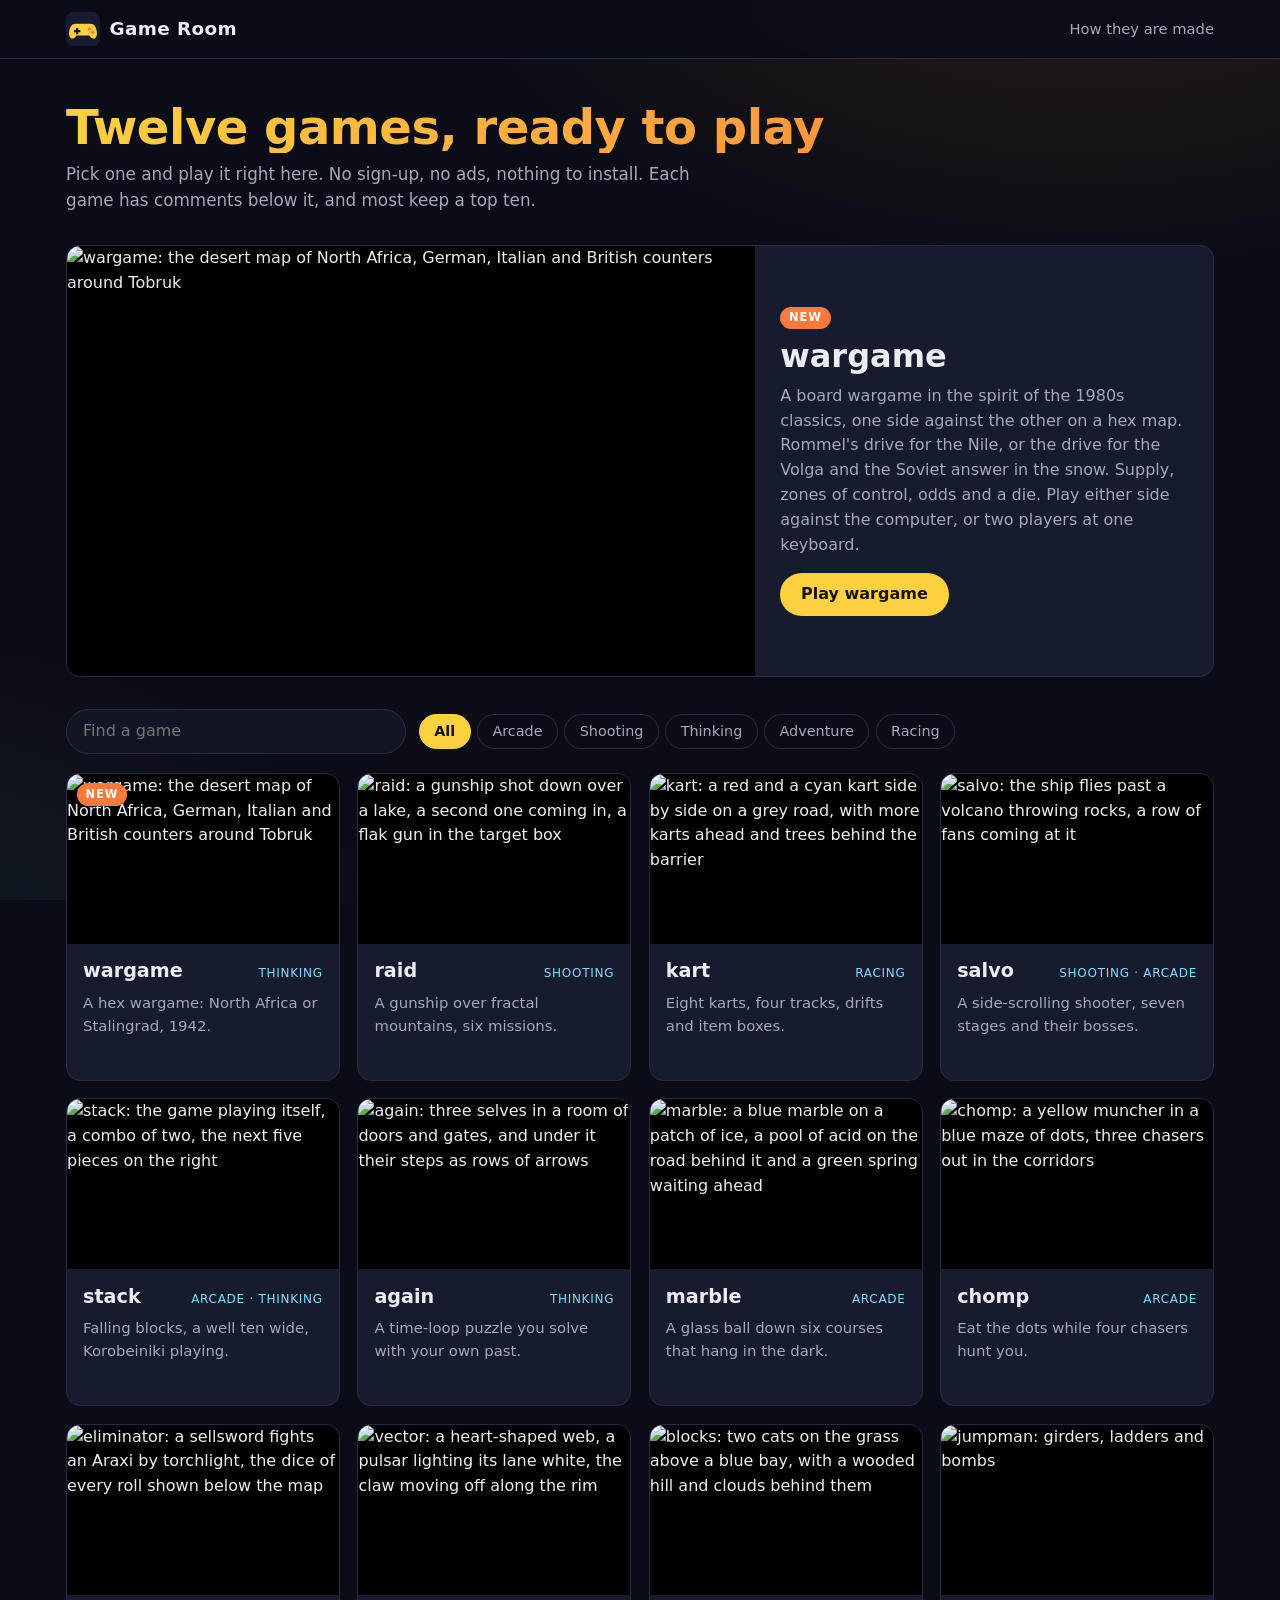
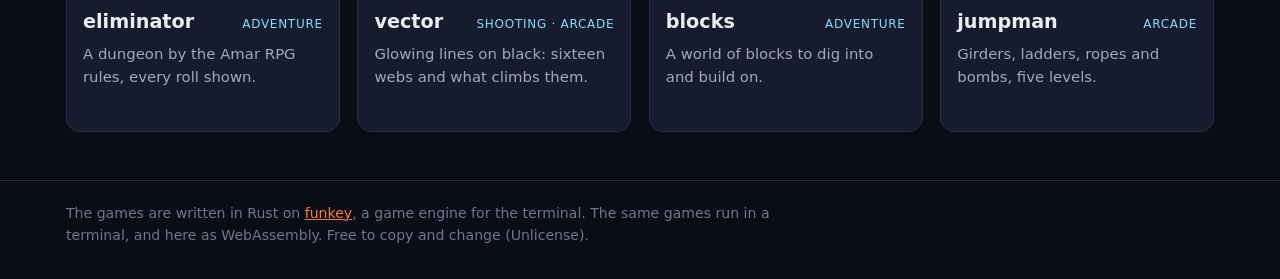
==== room/index.html @ bd266ff4 "The game room, wargame 0.2 in the browser (v0.9.1) room/ is the site for isene.com/games: twelve gam" ====
<!doctype html>
<html lang="en">
<head>
  <meta charset="utf-8">
  <meta name="viewport" content="width=device-width, initial-scale=1">
  <meta http-equiv="Content-Security-Policy" content="default-src 'none'; script-src 'self'; style-src 'self'; img-src 'self'; connect-src 'self'; base-uri 'none'; form-action 'none'">
  <meta name="referrer" content="no-referrer">
  <meta name="description" content="Twelve games that play in your browser: shooters, puzzles, a kart race, a dungeon and a hex wargame. Free, no sign-up.">
  <title>Game Room</title>
  <link rel="icon" href="icon.svg" type="image/svg+xml">
  <link rel="stylesheet" href="room.css?v=1">
</head>
<body>
  <header class="top">
    <div class="wrap">
      <a class="brand" href="./"><img src="icon.svg" alt="" width="34" height="34"><span>Game Room</span></a>
      <a class="about-link" href="https://github.com/isene/funkey">How they are made</a>
    </div>
  </header>

  <main class="wrap">
    <section class="intro">
      <h1>Twelve games, ready to play</h1>
      <p>Pick one and play it right here. No sign-up, no ads, nothing to install. Each game has comments below it, and most keep a top ten.</p>
    </section>

    <section class="hero" id="hero" hidden></section>

    <section class="find" aria-label="Find a game">
      <input type="search" id="search" placeholder="Find a game" autocomplete="off" spellcheck="false" aria-label="Find a game">
      <div class="chips" id="chips" role="group" aria-label="Kinds of game"></div>
    </section>

    <section class="grid" id="grid" aria-live="polite"></section>
    <p class="none" id="none" hidden>No game matches that. <button type="button" id="clear">Show them all</button></p>

    <section class="latest" id="latest" hidden>
      <h2>Latest comments</h2>
      <ol id="talk"></ol>
    </section>
  </main>

  <footer class="foot">
    <div class="wrap">
      <p>The games are written in Rust on <a href="https://github.com/isene/funkey">funkey</a>, a game engine for the terminal.
        The same games run in a terminal, and here as WebAssembly. Free to copy and change (Unlicense).</p>
    </div>
  </footer>
  <script src="games.js?v=1"></script>
  <script src="lobby.js?v=1"></script>
</body>
</html>
---- room/room.css ----
/* The game room at isene.com/games: the lobby (index.html) and the play
   page (play.html). Dark, with gold for what you can press. */

:root {
  --bg: #0b0d16;
  --bg2: #121524;
  --card: #171b2e;
  --line: #272c45;
  --fg: #ecedf3;
  --dim: #a3a8bd;
  --mute: #6f7590;
  --gold: #ffd040;
  --orange: #ff7a3a;
  --cyan: #7fdcff;
  --ink: #16120a;
  --radius: 14px;
}

* { box-sizing: border-box; }
[hidden] { display: none !important; }
html, body { margin: 0; }
body {
  color: var(--fg);
  font: 16px/1.55 system-ui, -apple-system, "Segoe UI", Roboto, sans-serif;
  background:
    radial-gradient(1100px 600px at 85% -10%, rgba(255, 122, 58, 0.13), transparent 60%),
    radial-gradient(900px 600px at -10% 110%, rgba(127, 220, 255, 0.08), transparent 60%),
    var(--bg);
  background-attachment: fixed;
  min-height: 100vh;
  display: flex;
  flex-direction: column;
}
main { flex: 1; width: 100%; }
.wrap { max-width: 1180px; margin: 0 auto; padding: 0 16px; }
a { color: var(--orange); }
:focus-visible { outline: 2px solid var(--gold); outline-offset: 2px; }

/* The bar at the top. */
.top { position: sticky; top: 0; z-index: 10; background: rgba(11, 13, 22, 0.88); border-bottom: 1px solid var(--line);
  backdrop-filter: blur(8px); -webkit-backdrop-filter: blur(8px); }
.top .wrap { display: flex; align-items: center; justify-content: space-between; height: 58px; }
.brand { display: flex; align-items: center; gap: 0.6rem; color: var(--fg); text-decoration: none; font-weight: 800;
  font-size: 1.15rem; letter-spacing: 0.02em; }
.about-link { color: var(--dim); text-decoration: none; font-size: 0.92rem; }
.about-link:hover { color: var(--fg); }

/* The lobby. */
.intro { padding: 2.6rem 0 1.4rem; }
.intro h1 { font-size: clamp(1.9rem, 4.5vw, 3rem); line-height: 1.1; margin: 0 0 0.5rem; letter-spacing: -0.01em;
  background: linear-gradient(90deg, var(--gold), var(--orange)); -webkit-background-clip: text; background-clip: text;
  color: transparent; }
.intro p { color: var(--dim); margin: 0; max-width: 640px; font-size: 1.05rem; }

.badge { display: inline-block; align-self: flex-start; background: var(--orange); color: #fff; font-size: 0.72rem;
  font-weight: 800; letter-spacing: 0.08em; text-transform: uppercase; padding: 0.15rem 0.55rem; border-radius: 999px; }

.hero { margin: 0.6rem 0 2rem; }
.hero-card { display: grid; grid-template-columns: 3fr 2fr; background: var(--card); border: 1px solid var(--line);
  border-radius: var(--radius); overflow: hidden; text-decoration: none; color: var(--fg);
  transition: transform 0.15s, border-color 0.15s, box-shadow 0.15s; }
.hero-card:hover { transform: translateY(-2px); border-color: var(--gold); box-shadow: 0 10px 40px rgba(255, 208, 64, 0.12); }
.hero-card .shot { display: block; width: 100%; height: 100%; aspect-ratio: 16 / 10; object-fit: cover; background: #000; }
.hero-text { padding: 1.6rem; display: flex; flex-direction: column; justify-content: center; gap: 0.6rem; }
.hero-text h2 { margin: 0; font-size: 2rem; line-height: 1.1; }
.hero-text p { margin: 0; color: var(--dim); }
.play { align-self: flex-start; margin-top: 0.4rem; background: var(--gold); color: var(--ink); font-weight: 700;
  padding: 0.55rem 1.3rem; border-radius: 999px; }
.hero-card:hover .play { background: #ffe07a; }

.find { display: flex; flex-wrap: wrap; gap: 0.8rem; align-items: center; margin: 0 0 1.2rem; }
.find input { flex: 1 1 220px; max-width: 340px; font: inherit; color: var(--fg); background: var(--bg2);
  border: 1px solid var(--line); border-radius: 999px; padding: 0.55rem 1rem; }
.find input:focus { outline: none; border-color: var(--gold); }
.chips { display: flex; flex-wrap: wrap; gap: 0.4rem; }
.chip { font: inherit; font-size: 0.9rem; color: var(--dim); background: transparent; border: 1px solid var(--line);
  border-radius: 999px; padding: 0.35rem 0.9rem; cursor: pointer; }
.chip:hover { color: var(--fg); border-color: var(--mute); }
.chip[aria-pressed="true"] { color: var(--ink); background: var(--gold); border-color: var(--gold); font-weight: 600; }

.grid { display: grid; grid-template-columns: repeat(auto-fill, minmax(260px, 1fr)); gap: 1.1rem; }
.card { display: flex; flex-direction: column; background: var(--card); border: 1px solid var(--line);
  border-radius: var(--radius); overflow: hidden; color: var(--fg); text-decoration: none;
  transition: transform 0.15s, border-color 0.15s, box-shadow 0.15s; }
.card:hover { transform: translateY(-3px); border-color: var(--gold);
  box-shadow: 0 10px 30px rgba(0, 0, 0, 0.4), 0 0 0 1px rgba(255, 208, 64, 0.25); }
.pic { position: relative; background: #000; }
.pic .shot { display: block; width: 100%; height: auto; aspect-ratio: 16 / 10; object-fit: cover; }
.pic .badge { position: absolute; top: 0.6rem; left: 0.6rem; }
.card .body { padding: 0.8rem 1rem 1rem; display: flex; flex-direction: column; gap: 0.35rem; flex: 1; }
.head { display: flex; align-items: baseline; justify-content: space-between; gap: 0.5rem; }
.head h3 { margin: 0; font-size: 1.2rem; }
.kinds { color: var(--cyan); font-size: 0.75rem; text-transform: uppercase; letter-spacing: 0.06em; }
.card .body p { margin: 0; color: var(--dim); font-size: 0.93rem; flex: 1; }
.meta { display: flex; justify-content: space-between; gap: 0.5rem; font-size: 0.8rem; color: var(--mute);
  margin-top: 0.3rem; min-height: 1.2em; }
.best { color: var(--gold); font-variant-numeric: tabular-nums; }
.none { color: var(--dim); padding: 1rem 0; }
.none button { font: inherit; color: var(--orange); background: none; border: 0; cursor: pointer; text-decoration: underline; padding: 0; }

.latest { margin: 2.6rem 0 1rem; }
.latest h2, .panel h2 { font-size: 0.95rem; text-transform: uppercase; letter-spacing: 0.08em; color: var(--dim); margin: 0 0 0.8rem; }
.latest ol { list-style: none; margin: 0; padding: 0; display: grid; grid-template-columns: repeat(auto-fill, minmax(300px, 1fr)); gap: 0.8rem; }
.latest a { display: block; height: 100%; background: var(--bg2); border: 1px solid var(--line); border-radius: 10px;
  padding: 0.8rem 1rem; color: var(--fg); text-decoration: none; }
.latest a:hover { border-color: var(--mute); }
.latest p { margin: 0.3rem 0 0; color: var(--dim); font-size: 0.92rem; white-space: pre-wrap; overflow-wrap: anywhere; }
.latest em { color: var(--gold); font-style: normal; }
.time { color: var(--mute); font-size: 0.82rem; }

.foot { border-top: 1px solid var(--line); margin-top: 3rem; padding: 1.4rem 0 2rem; color: var(--mute); font-size: 0.88rem; }
.foot p { margin: 0; max-width: 760px; }

/* The play page. */
.title-row { display: flex; align-items: baseline; gap: 0.9rem; flex-wrap: wrap; padding: 1.4rem 0 0.8rem; }
.title-row h1 { margin: 0; font-size: 2rem; line-height: 1.1; }
.game { margin: 0 auto; }
.game canvas { display: block; width: 100%; background: #000; border-radius: 6px; }
.game .fk.on canvas { outline: 2px solid var(--gold); outline-offset: 3px; }
.bar { display: flex; flex-wrap: wrap; gap: 0.5rem; margin: 0.7rem 0 0; }
.bar button, .bar a, .pad button { font: inherit; color: var(--fg); background: var(--bg2); border: 1px solid var(--line); cursor: pointer; }
.bar button, .bar a { font-size: 0.88rem; border-radius: 999px; padding: 0.3rem 0.9rem; text-decoration: none; }
.bar button:hover, .bar a:hover { border-color: var(--gold); }

.below { display: grid; grid-template-columns: minmax(0, 1fr) 300px; gap: 1.4rem; margin: 1.6rem 0 0; }
.panel { background: var(--card); border: 1px solid var(--line); border-radius: var(--radius); padding: 1.1rem 1.2rem;
  margin-bottom: 1.2rem; }
.panel p { margin: 0 0 0.6rem; }
.help { color: var(--dim); }
kbd { font-family: ui-monospace, "SF Mono", Menlo, monospace; font-size: 0.85em; padding: 0.05rem 0.35rem;
  border: 1px solid var(--line); border-radius: 4px; background: var(--bg2); color: var(--fg); }

#say { display: grid; gap: 0.5rem; margin-bottom: 0.6rem; }
#say input, #say textarea { font: inherit; color: var(--fg); background: var(--bg2); border: 1px solid var(--line);
  border-radius: 8px; padding: 0.55rem 0.75rem; width: 100%; }
#say input { max-width: 260px; }
#say textarea { resize: vertical; min-height: 4.5rem; }
#say input:focus, #say textarea:focus { outline: none; border-color: var(--gold); }
.say-row { display: flex; justify-content: space-between; align-items: center; gap: 0.8rem; }
.note { color: var(--mute); font-size: 0.85rem; }
#send { font: inherit; font-weight: 700; color: var(--ink); background: var(--gold); border: 0; border-radius: 999px;
  padding: 0.45rem 1.3rem; cursor: pointer; }
#send:disabled { opacity: 0.5; cursor: default; }
.talk { list-style: none; margin: 0; padding: 0; }
.talk li { border-top: 1px solid var(--line); padding: 0.8rem 0; }
.talk .who { display: flex; gap: 0.6rem; align-items: baseline; }
.talk p { margin: 0.25rem 0 0; white-space: pre-wrap; overflow-wrap: anywhere; }
.quiet { color: var(--mute); margin: 0; }

.scores { margin: 0 0 0.6rem; padding: 0; list-style: none; counter-reset: n; }
.scores li { display: flex; padding: 0.3rem 0; border-bottom: 1px dashed var(--line); font-variant-numeric: tabular-nums;
  counter-increment: n; }
.scores li::before { content: counter(n); color: var(--mute); width: 1.8rem; }
.scores .who { flex: 1; font-family: ui-monospace, "SF Mono", Menlo, monospace; letter-spacing: 0.1em; }
.scores li:first-child .who, .scores li:first-child .pts { color: var(--gold); font-weight: 700; }
.more { list-style: none; margin: 0; padding: 0; }
.more a { display: block; padding: 0.45rem 0; color: var(--fg); text-decoration: none; border-bottom: 1px solid var(--line); }
.more li:last-child a { border-bottom: 0; }
.more a:hover strong { color: var(--gold); }
.more span { display: block; color: var(--mute); font-size: 0.82rem; }

/* Keys on the screen, for phones. */
.pad { display: flex; flex-wrap: wrap; justify-content: space-between; gap: 0.8rem; margin: 0.6rem 0 0;
  user-select: none; -webkit-user-select: none; }
.pad .move, .pad .keys { display: grid; gap: 0.3rem; }
.pad .move { grid-template-columns: repeat(3, 3.4rem); grid-auto-rows: 3.2rem; }
.pad .keys { grid-template-columns: repeat(3, 4.4rem); grid-auto-rows: 3.2rem; }
.pad .keys.wide { grid-template-columns: repeat(4, 4rem); }
.pad button { padding: 0; border-radius: 8px; font-weight: 600; font-size: 1.1rem; line-height: 1.05; touch-action: none;
  -webkit-touch-callout: none; }
.pad button.gap { visibility: hidden; }
.pad button small { display: block; font-size: 0.6rem; font-weight: 400; opacity: 0.7; }
.pad button.down { background: var(--gold); color: #000; }

.game:fullscreen { background: #000; padding: 0.5rem; margin: 0; max-width: none !important; display: grid; gap: 0.5rem;
  grid-template: "screen" 1fr "pad" auto / 1fr; }
.game:fullscreen .fk { grid-area: screen; min-height: 0; }
.game:fullscreen .fk, .game:fullscreen canvas { width: 100%; height: 100%; }
.game:fullscreen canvas { aspect-ratio: auto !important; object-fit: contain; border-radius: 0; }
.game:fullscreen .fk.on canvas { outline: none; }
.game:fullscreen .pad { grid-area: pad; margin: 0; }
.game:fullscreen .bar { display: none; }
@media (orientation: landscape) {
  .game:fullscreen { grid-template: "move screen keys" 1fr / auto 1fr auto; align-items: center; }
  .game:fullscreen .pad:not([hidden]) { display: contents; }
  .game:fullscreen .move { grid-area: move; }
  .game:fullscreen .keys { grid-area: keys; }
}

@media (max-width: 860px) {
  .below { grid-template-columns: 1fr; }
  .hero-card { grid-template-columns: 1fr; }
  .hero-text { padding: 1.1rem 1.2rem 1.3rem; }
  .hero-text p { display: -webkit-box; -webkit-line-clamp: 3; -webkit-box-orient: vertical; overflow: hidden; }
}
@media (max-width: 600px) {
  .intro { padding: 1.6rem 0 1rem; }
  .title-row h1 { font-size: 1.6rem; }
  .find input { max-width: none; }
  .pad .move { grid-template-columns: repeat(3, 3rem); grid-auto-rows: 3rem; }
  .pad .keys, .pad .keys.wide { grid-template-columns: repeat(3, 3.6rem); grid-auto-rows: 3rem; }
}
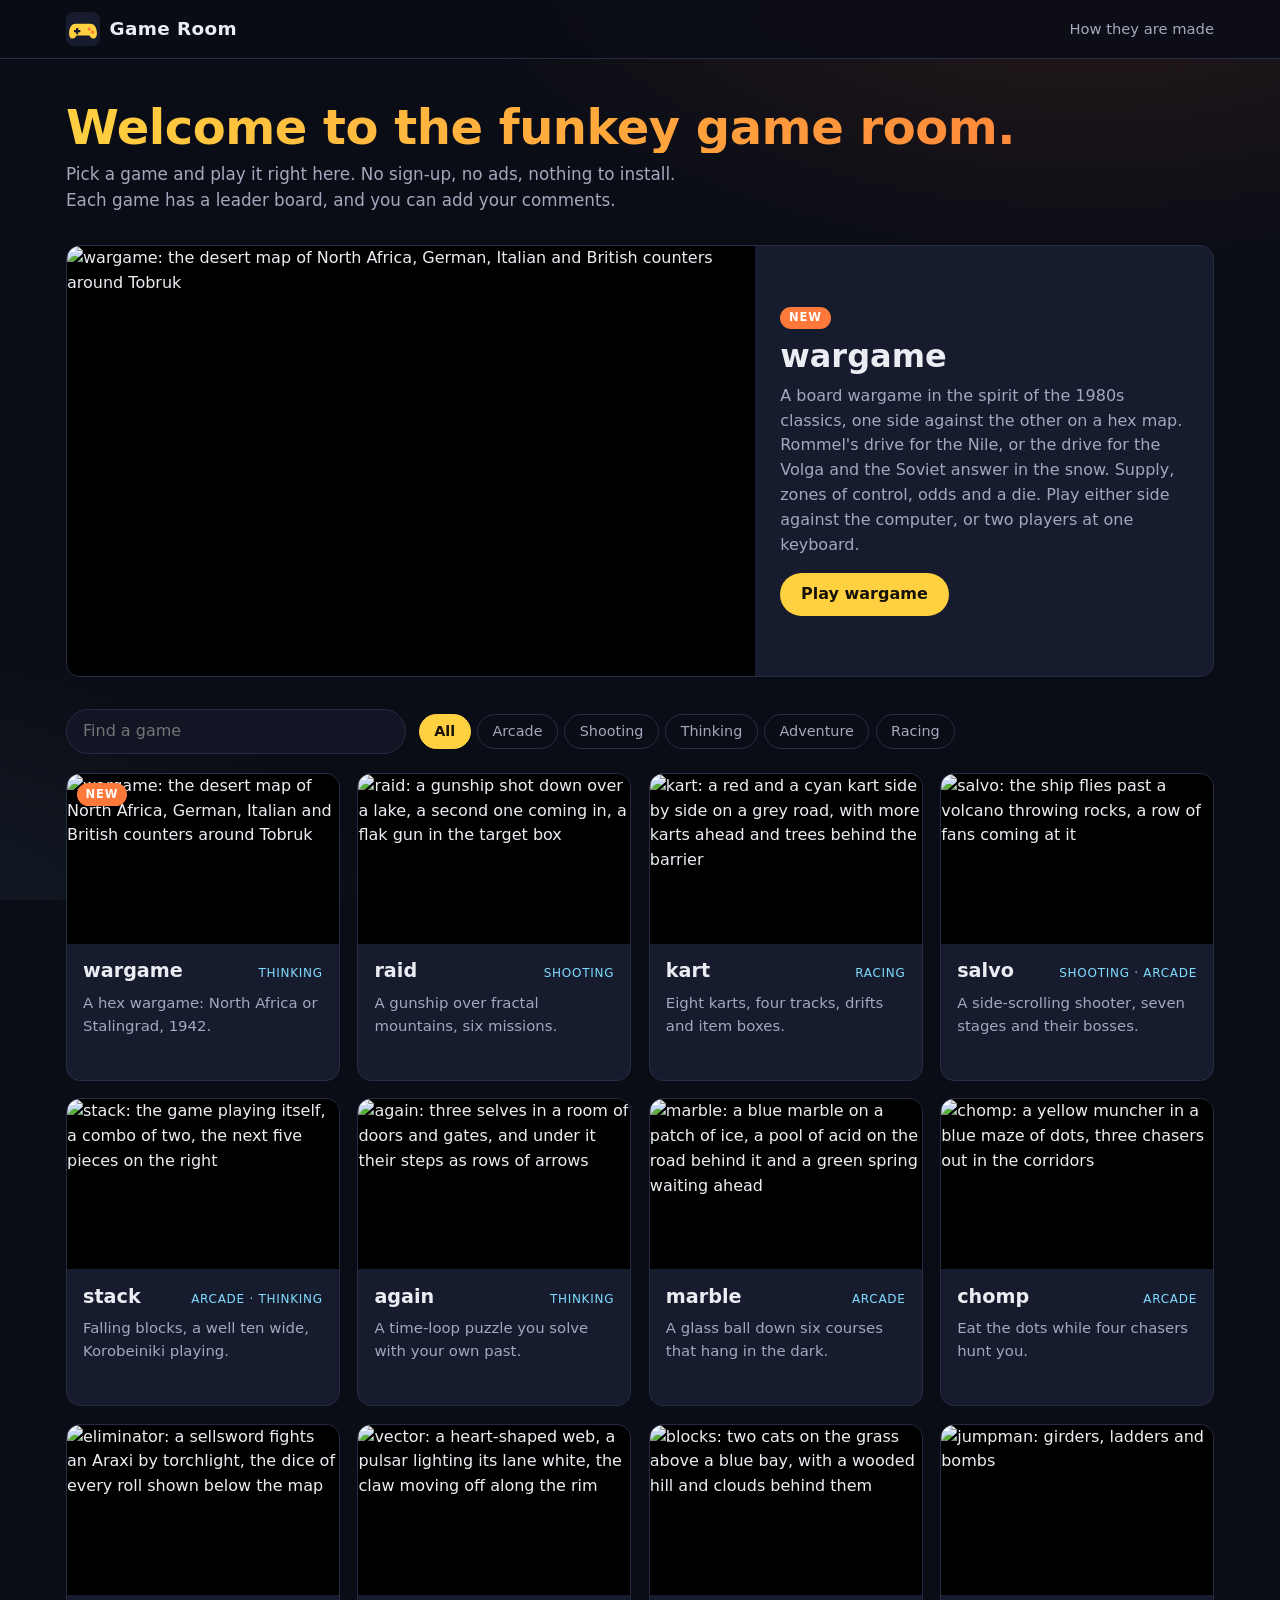
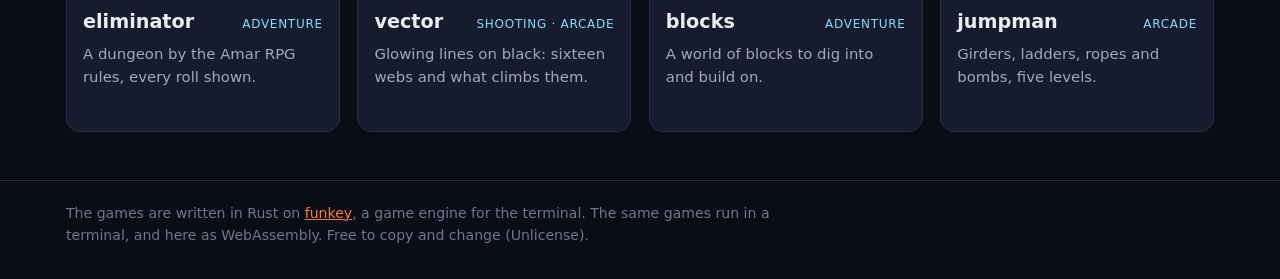
==== commit 6bbf1478: "Game Room: a top ten for all twelve, the banner goes on click - kart 1.3, again 1.2, blocks 0.4 and " ====
--- a/room/index.html
+++ b/room/index.html
@@ -20,8 +20,8 @@
 
   <main class="wrap">
     <section class="intro">
-      <h1>Twelve games, ready to play</h1>
-      <p>Pick one and play it right here. No sign-up, no ads, nothing to install. Each game has comments below it, and most keep a top ten.</p>
+      <h1>Welcome to the funkey game room.</h1>
+      <p>Pick a game and play it right here. No sign-up, no ads, nothing to install. Each game has a leader board, and you can add your comments.</p>
     </section>
 
     <section class="hero" id="hero" hidden></section>
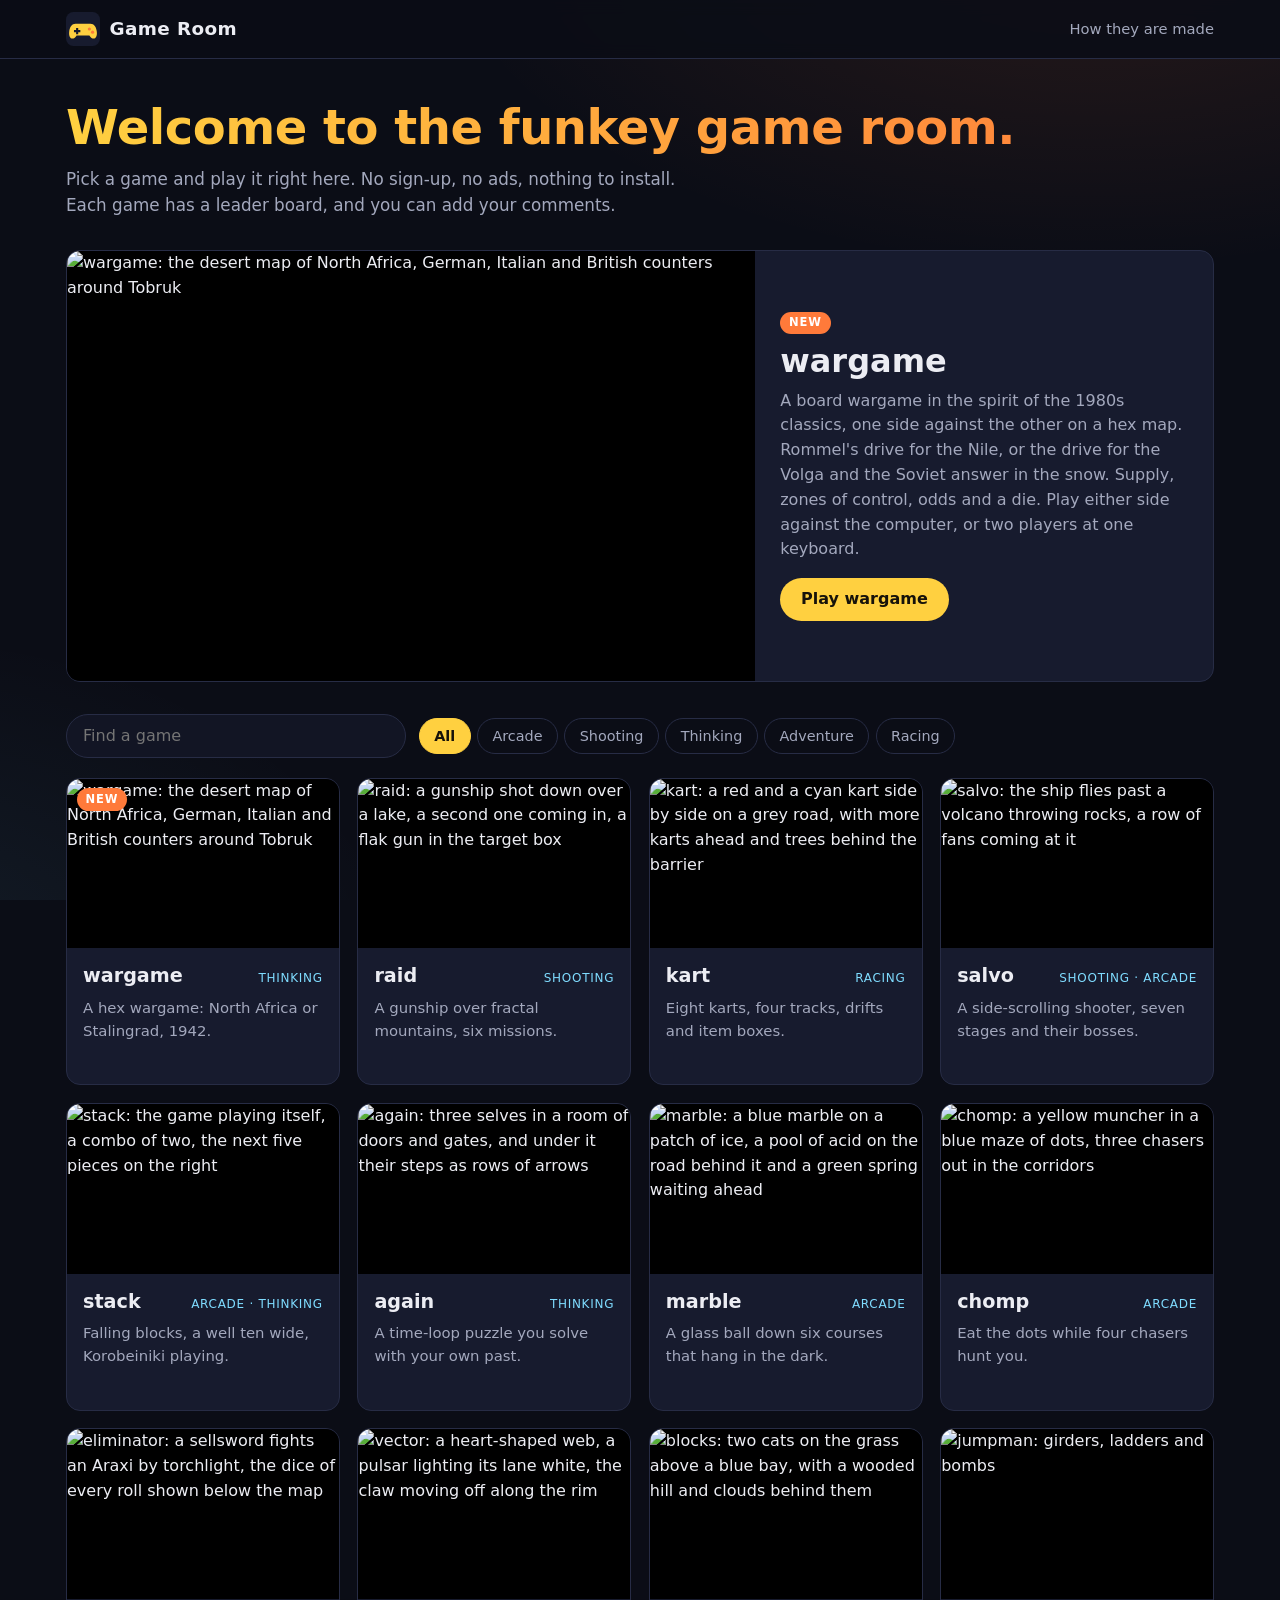
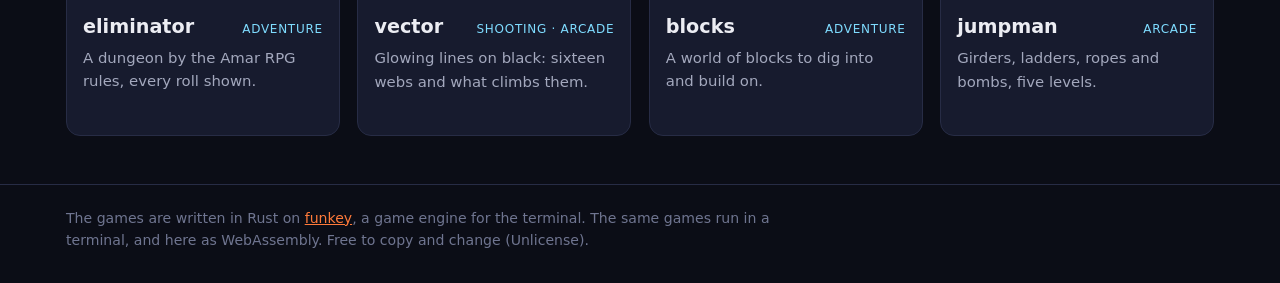
==== commit 636063e9: "Game Room: the heading's g keeps its tail The heading's gradient is painted only inside its box, and" ====
--- a/room/index.html
+++ b/room/index.html
@@ -8,7 +8,7 @@
   <meta name="description" content="Twelve games that play in your browser: shooters, puzzles, a kart race, a dungeon and a hex wargame. Free, no sign-up.">
   <title>Game Room</title>
   <link rel="icon" href="icon.svg" type="image/svg+xml">
-  <link rel="stylesheet" href="room.css?v=1">
+  <link rel="stylesheet" href="room.css?v=2">
 </head>
 <body>
   <header class="top">
--- a/room/room.css
+++ b/room/room.css
@@ -47,7 +47,9 @@
 
 /* The lobby. */
 .intro { padding: 2.6rem 0 1.4rem; }
-.intro h1 { font-size: clamp(1.9rem, 4.5vw, 3rem); line-height: 1.1; margin: 0 0 0.5rem; letter-spacing: -0.01em;
+.intro h1 { font-size: clamp(1.9rem, 4.5vw, 3rem); line-height: 1.1; margin: 0 0 0.35rem; letter-spacing: -0.01em;
+  /* The gradient fills only the box: room below the line for a g. */
+  padding-bottom: 0.15em;
   background: linear-gradient(90deg, var(--gold), var(--orange)); -webkit-background-clip: text; background-clip: text;
   color: transparent; }
 .intro p { color: var(--dim); margin: 0; max-width: 640px; font-size: 1.05rem; }
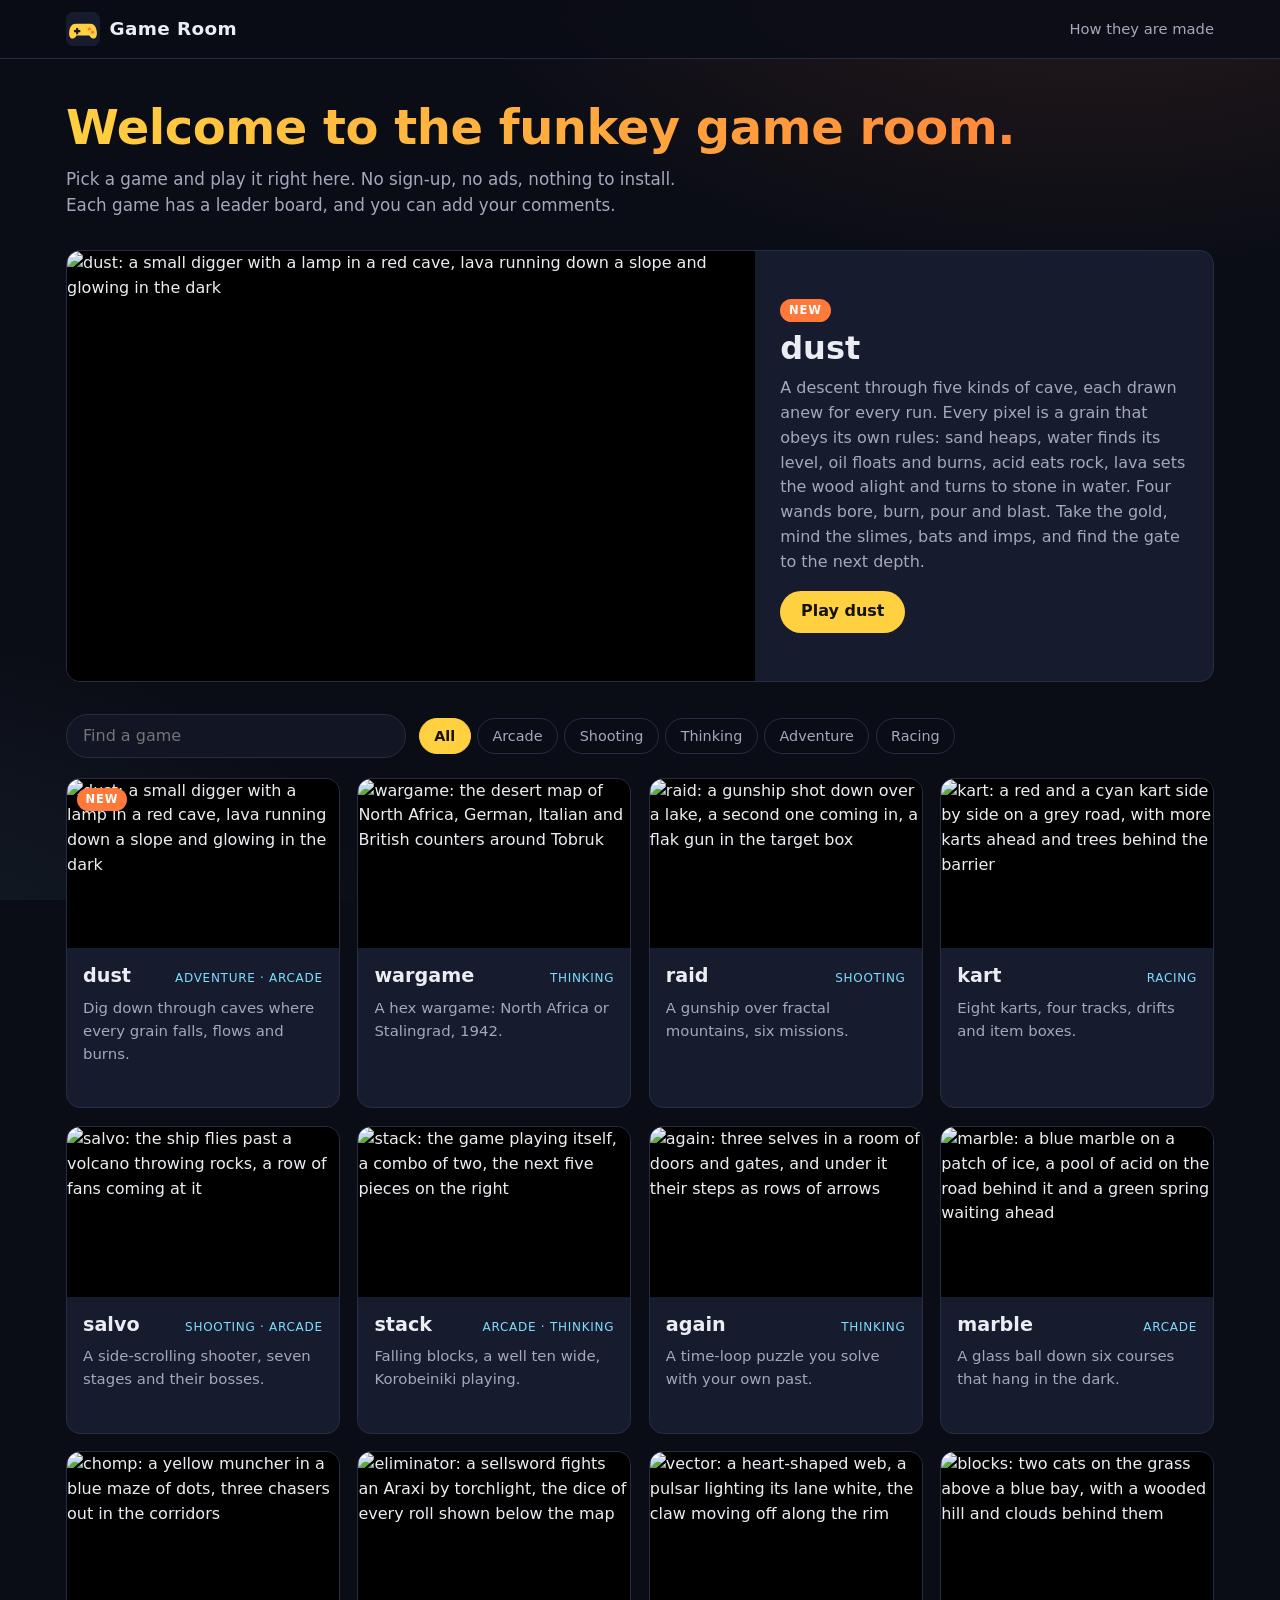
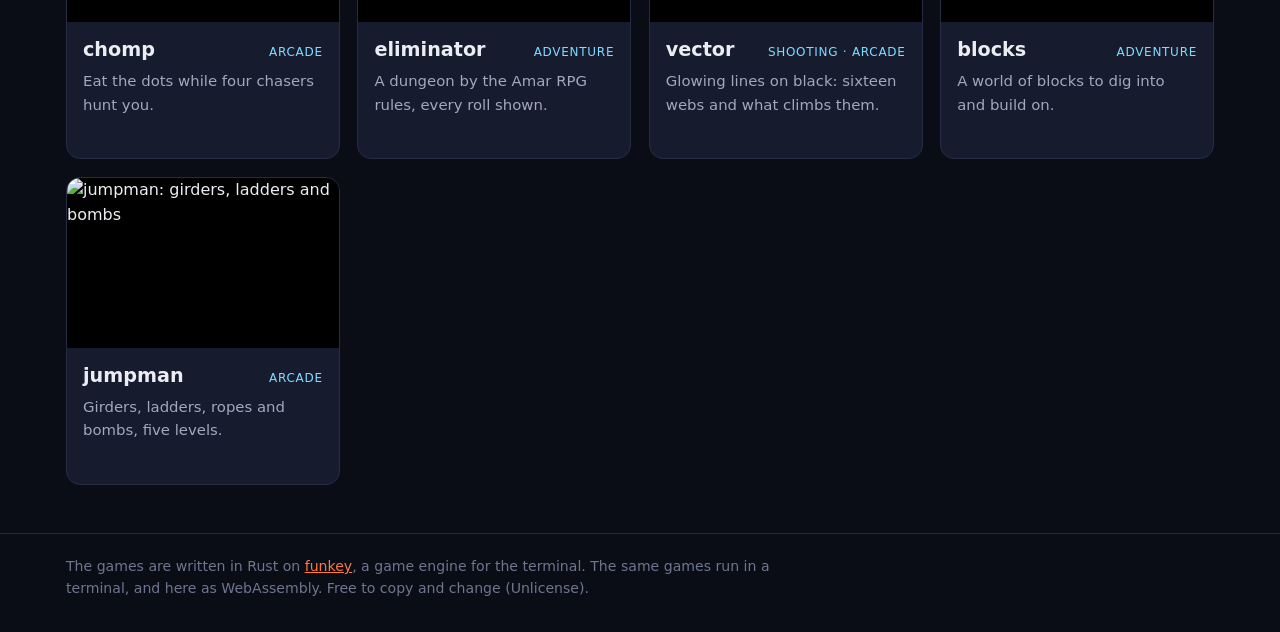
==== commit eb8e6e7d: "dust: a cave descent where every pixel is a grain (dust 1.0, funkeys 1.16) Sand, water, oil, acid, l" ====
--- a/room/index.html
+++ b/room/index.html
@@ -5,7 +5,7 @@
   <meta name="viewport" content="width=device-width, initial-scale=1">
   <meta http-equiv="Content-Security-Policy" content="default-src 'none'; script-src 'self'; style-src 'self'; img-src 'self'; connect-src 'self'; base-uri 'none'; form-action 'none'">
   <meta name="referrer" content="no-referrer">
-  <meta name="description" content="Twelve games that play in your browser: shooters, puzzles, a kart race, a dungeon and a hex wargame. Free, no sign-up.">
+  <meta name="description" content="Thirteen games that play in your browser: shooters, puzzles, a kart race, a dungeon, a cave of falling sand and a hex wargame. Free, no sign-up.">
   <title>Game Room</title>
   <link rel="icon" href="icon.svg" type="image/svg+xml">
   <link rel="stylesheet" href="room.css?v=2">
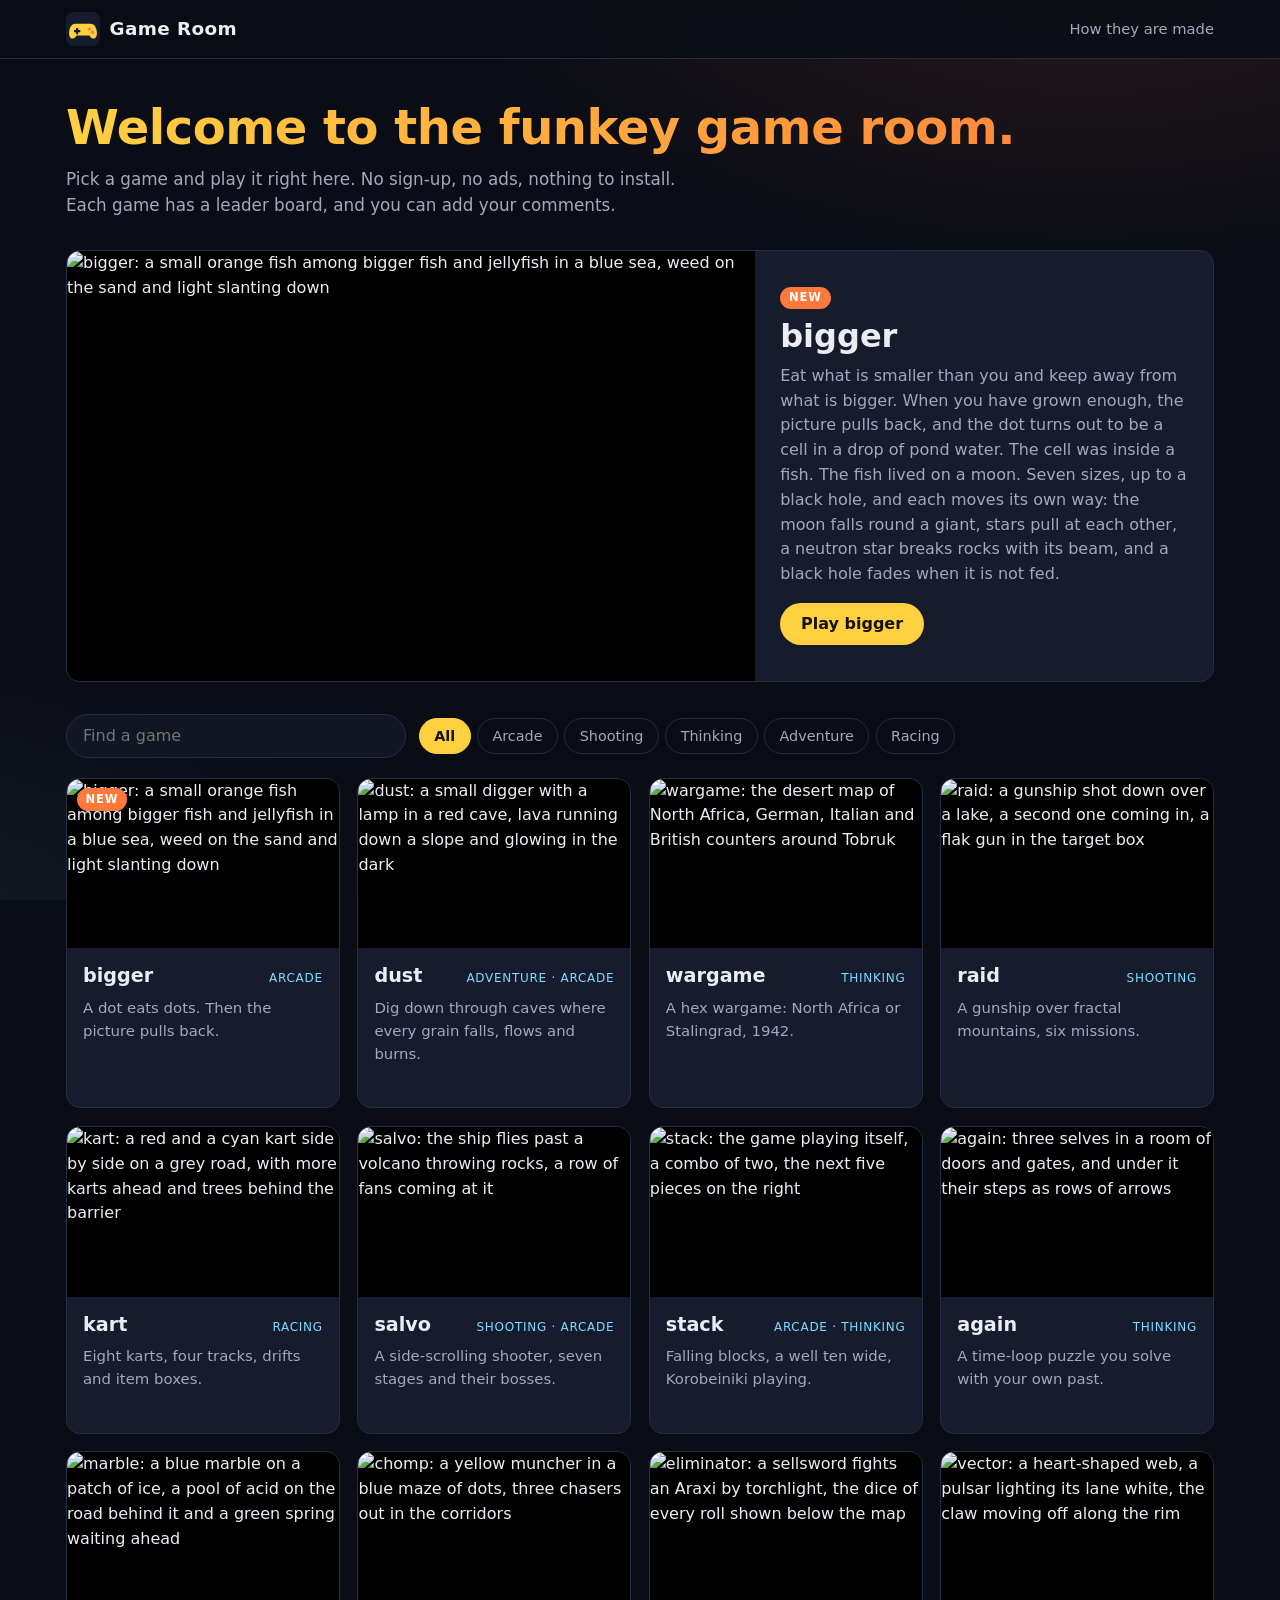
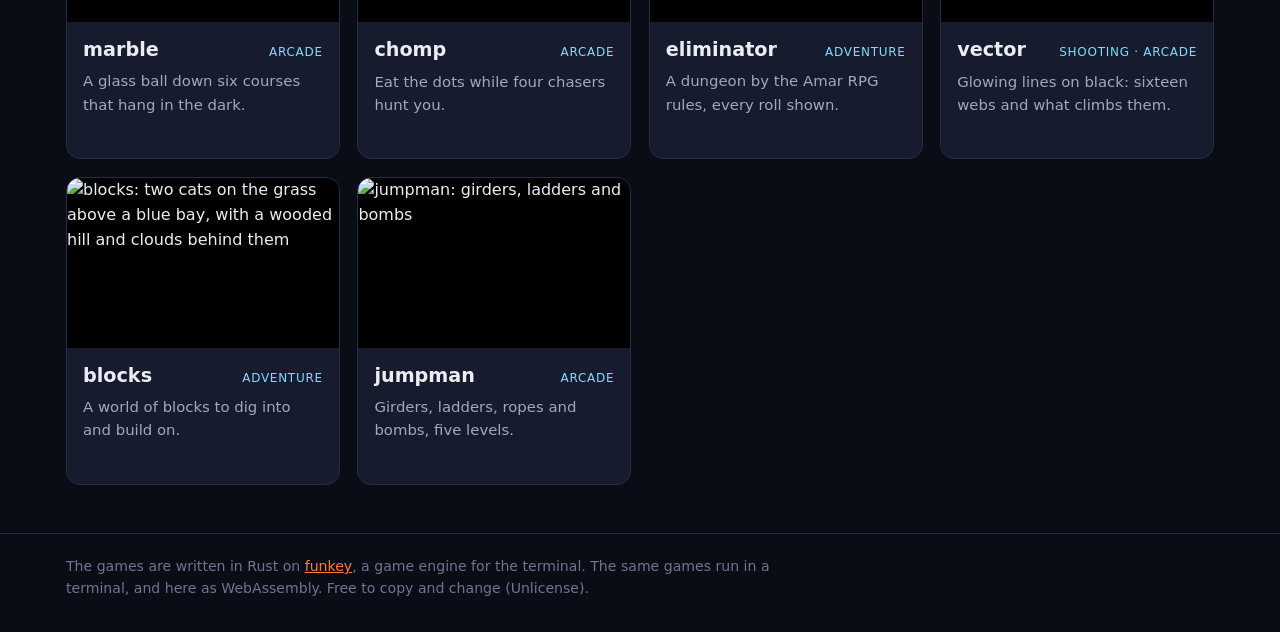
==== commit 0a0a2d44: "bigger 1.0: in the Game Room, the release and the landing page The web build paints one pixel to a u" ====
--- a/room/index.html
+++ b/room/index.html
@@ -5,7 +5,7 @@
   <meta name="viewport" content="width=device-width, initial-scale=1">
   <meta http-equiv="Content-Security-Policy" content="default-src 'none'; script-src 'self'; style-src 'self'; img-src 'self'; connect-src 'self'; base-uri 'none'; form-action 'none'">
   <meta name="referrer" content="no-referrer">
-  <meta name="description" content="Thirteen games that play in your browser: shooters, puzzles, a kart race, a dungeon, a cave of falling sand and a hex wargame. Free, no sign-up.">
+  <meta name="description" content="Fourteen games that play in your browser: shooters, puzzles, a kart race, a dungeon, a cave of falling sand, a dot that grows into a black hole and a hex wargame. Free, no sign-up.">
   <title>Game Room</title>
   <link rel="icon" href="icon.svg" type="image/svg+xml">
   <link rel="stylesheet" href="room.css?v=2">
